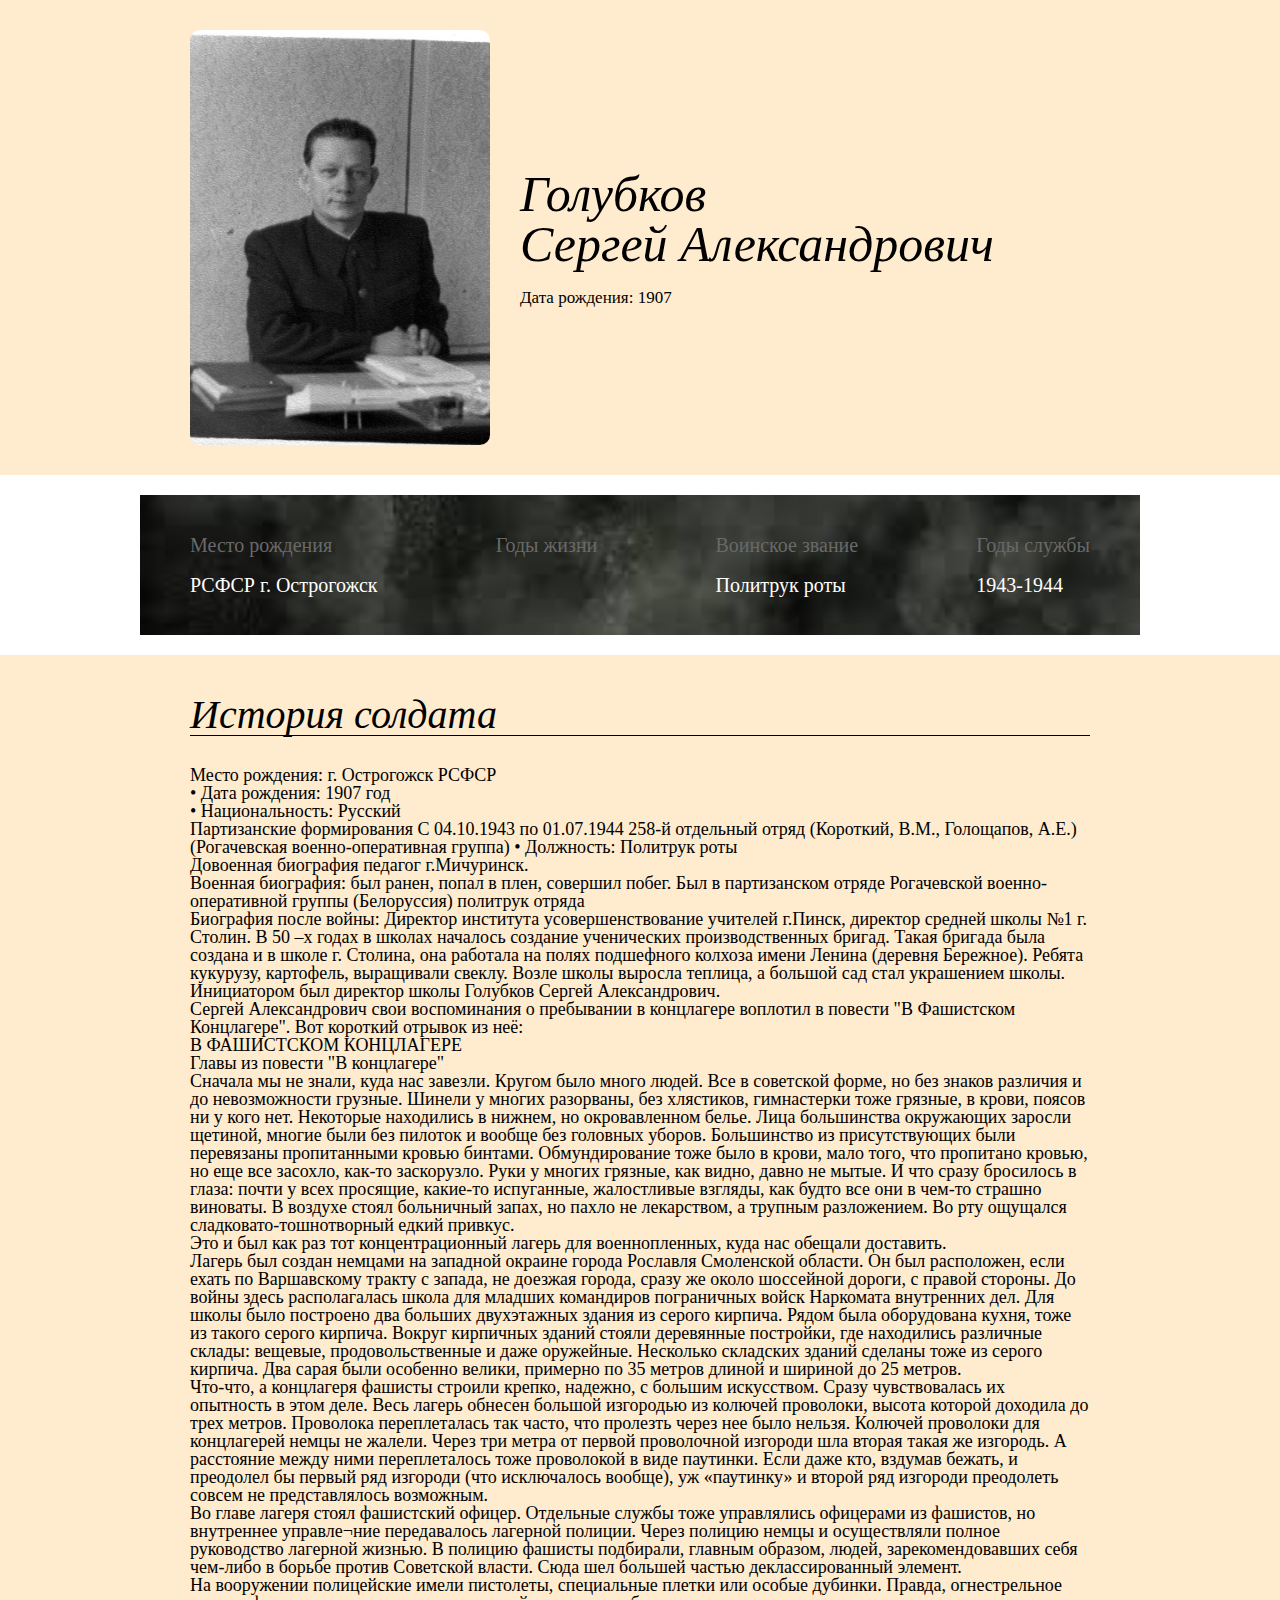
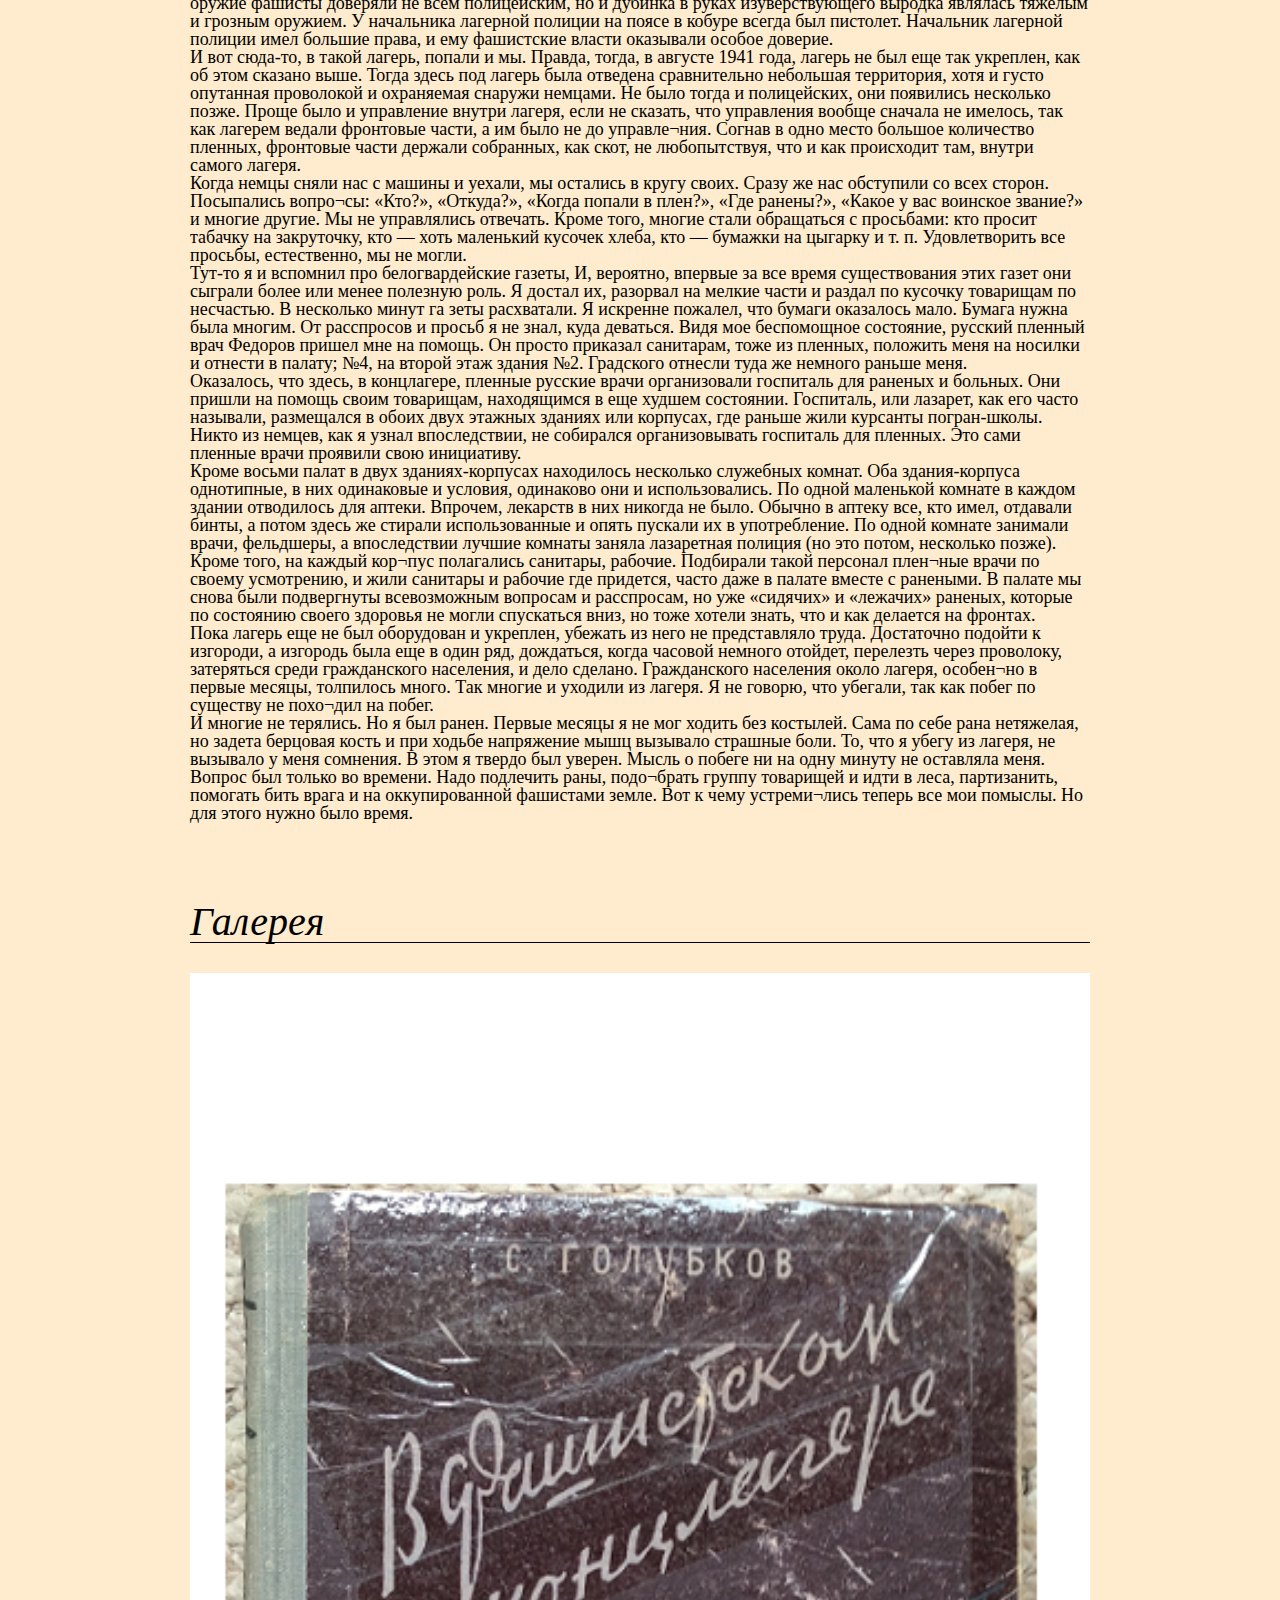
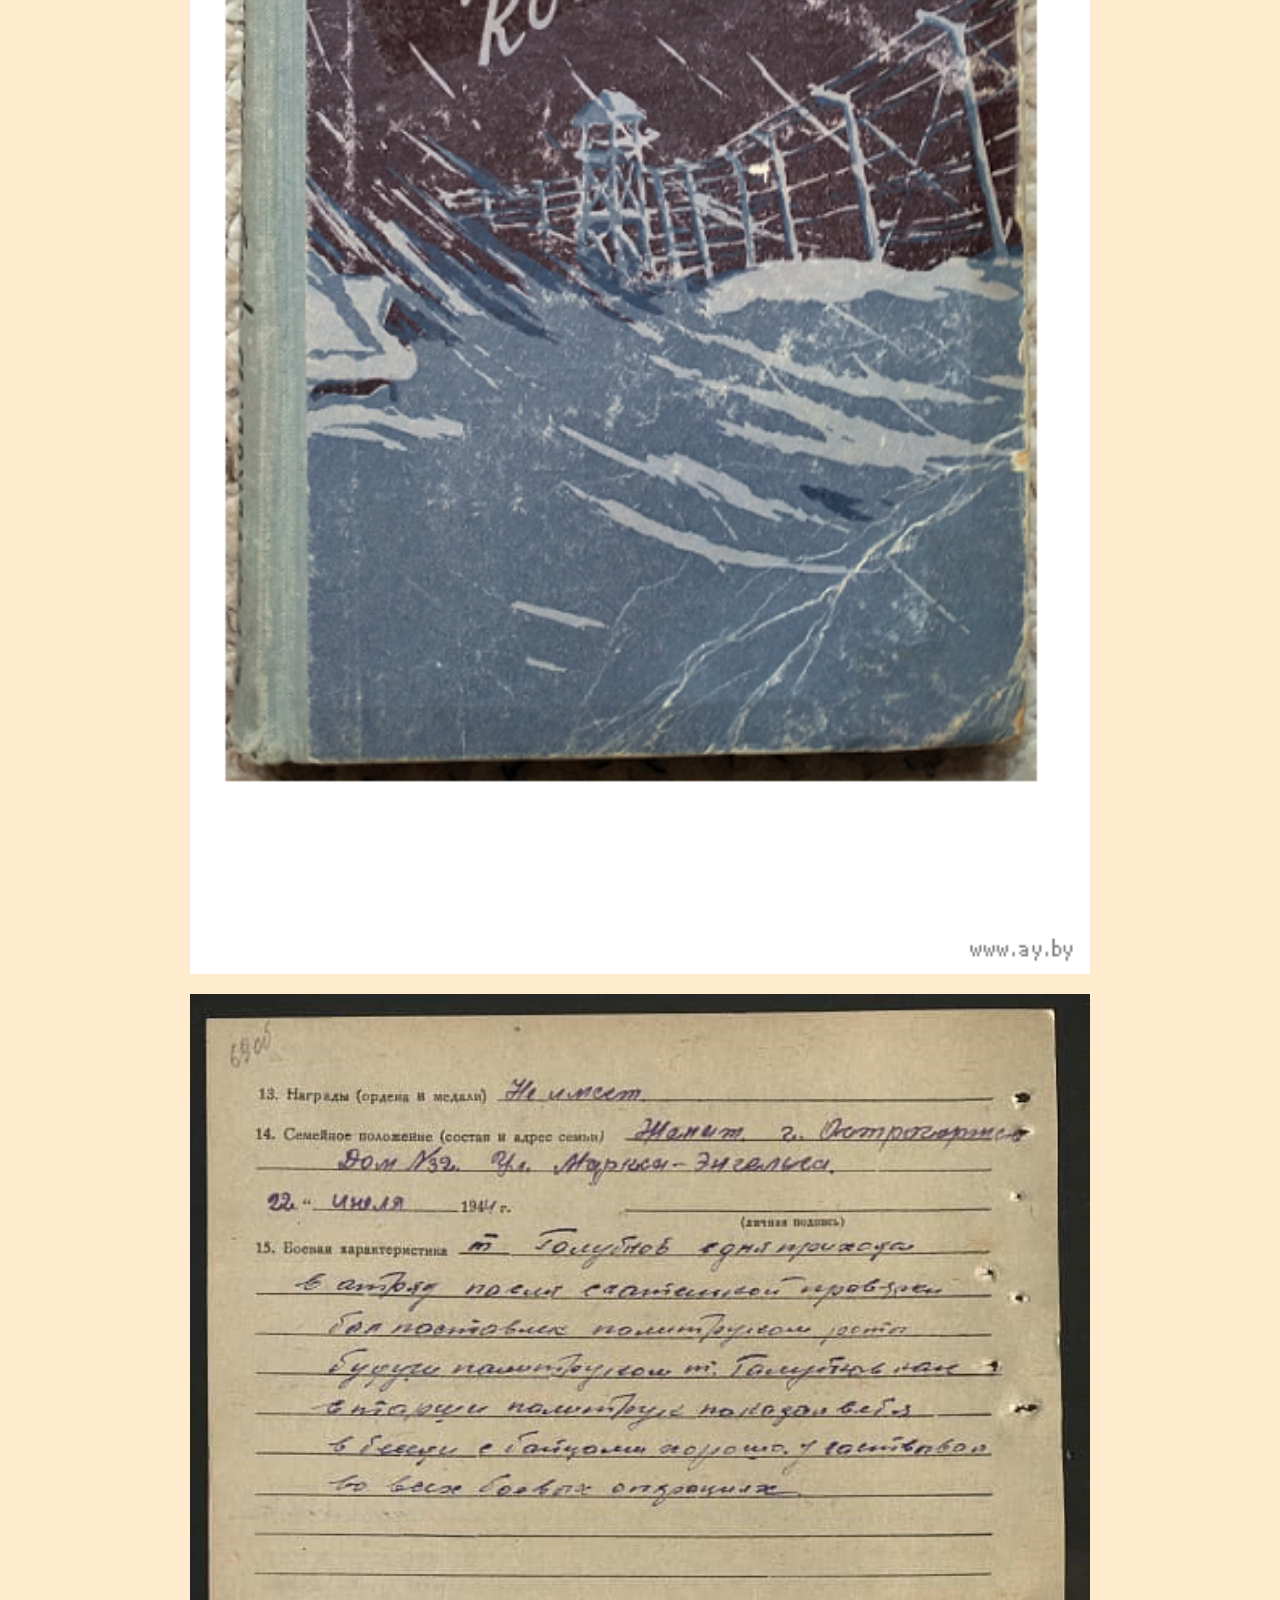
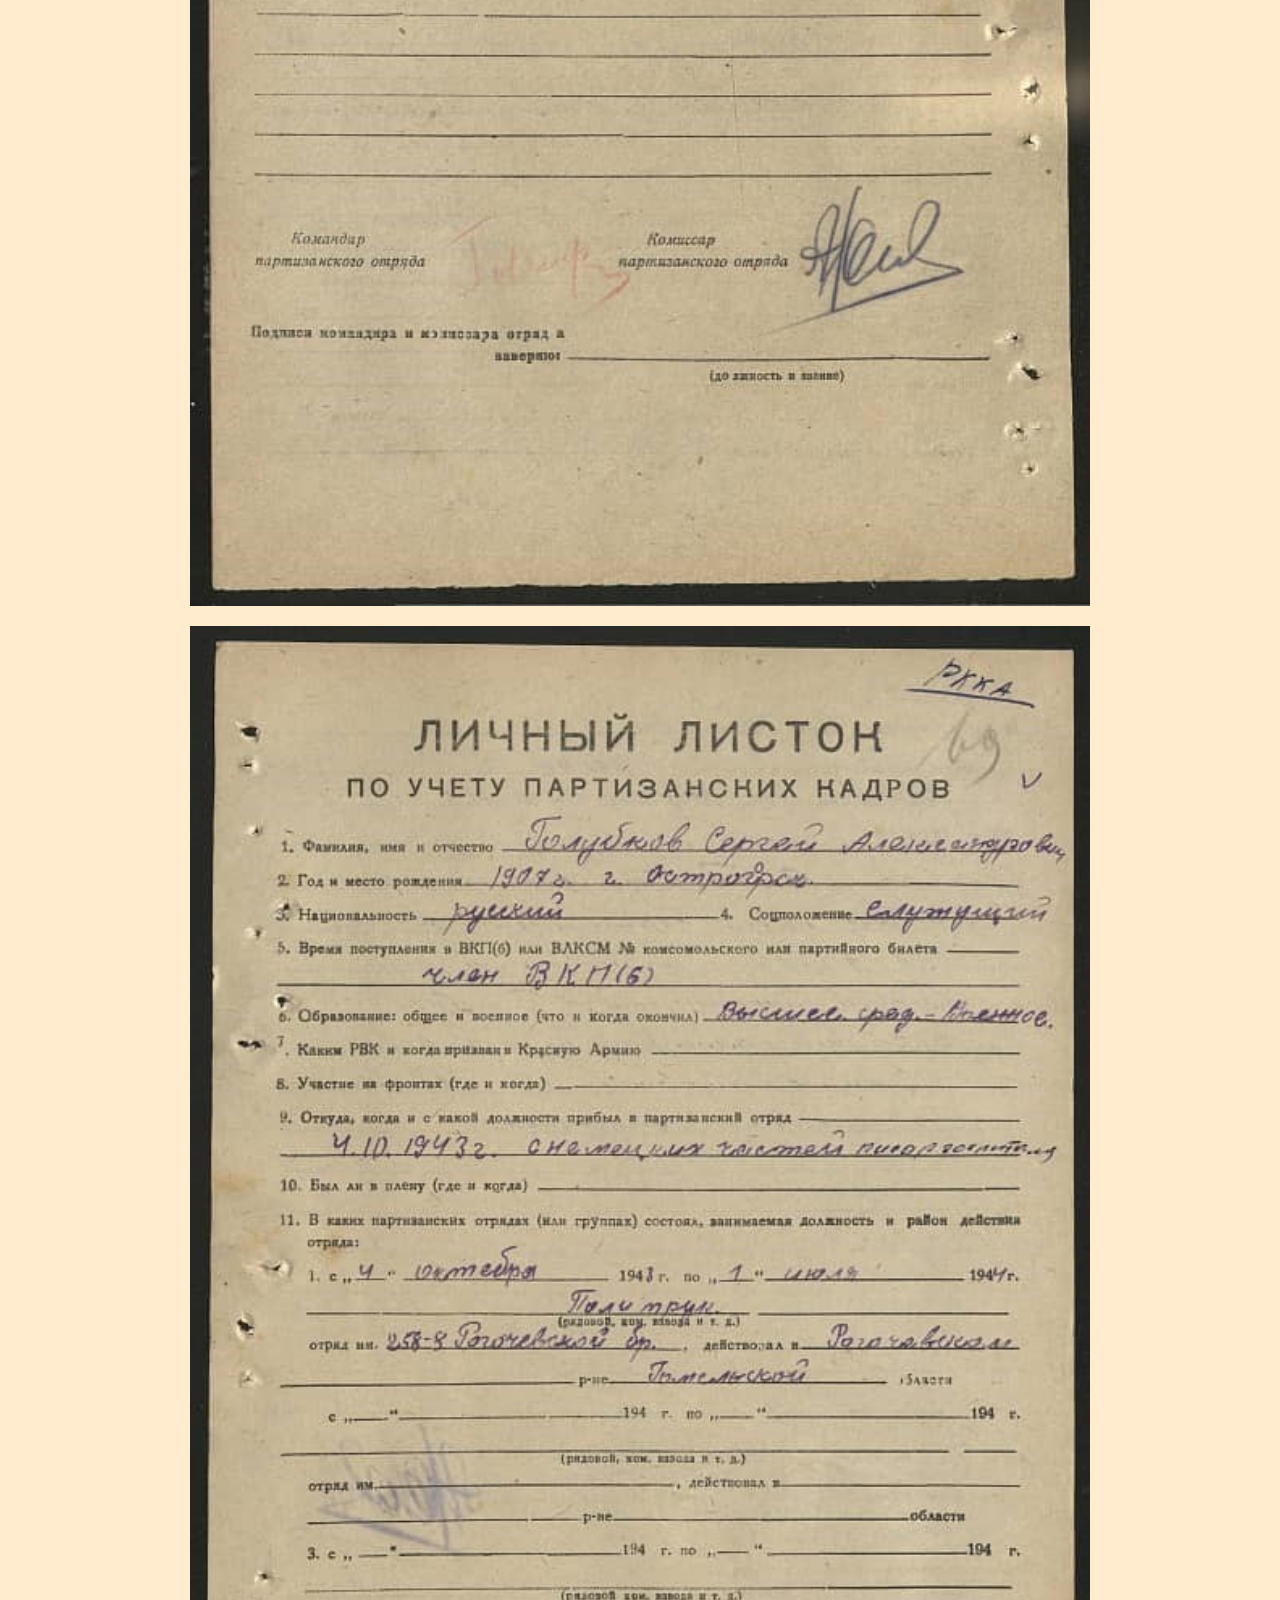
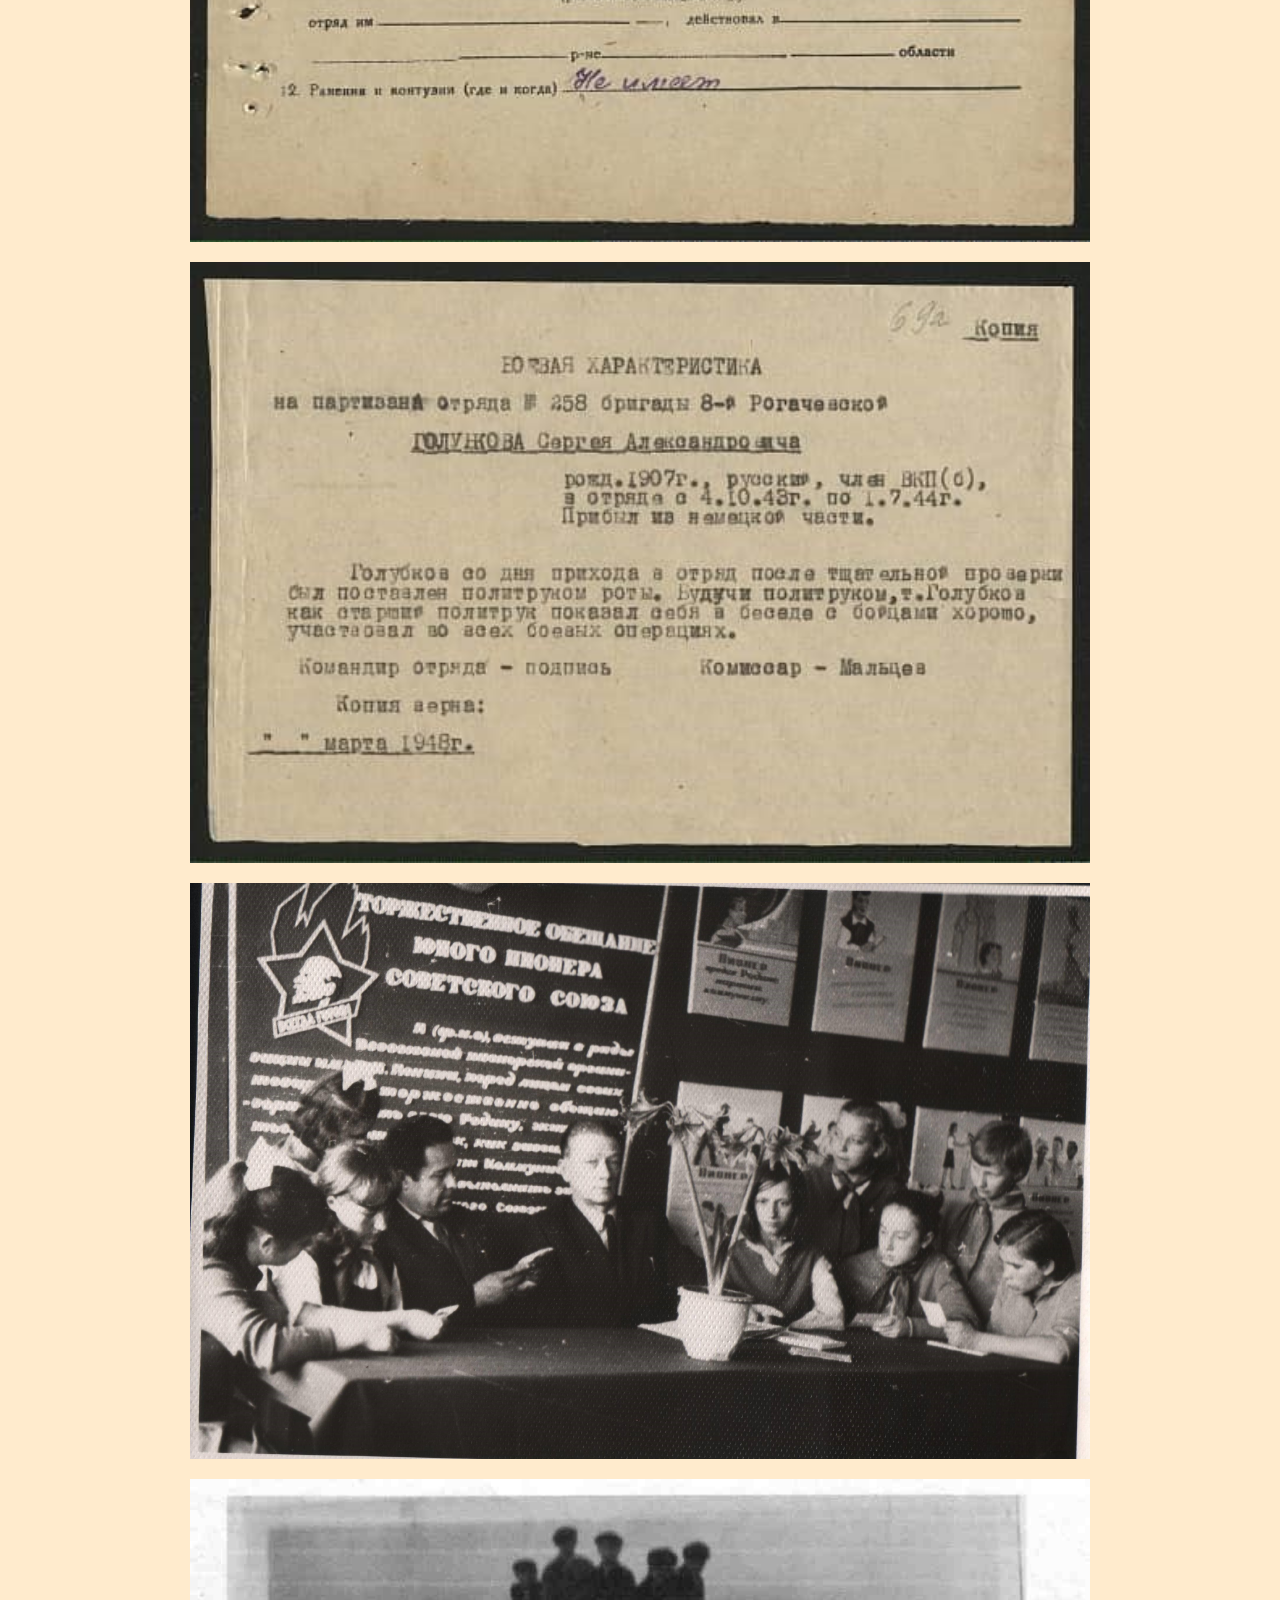
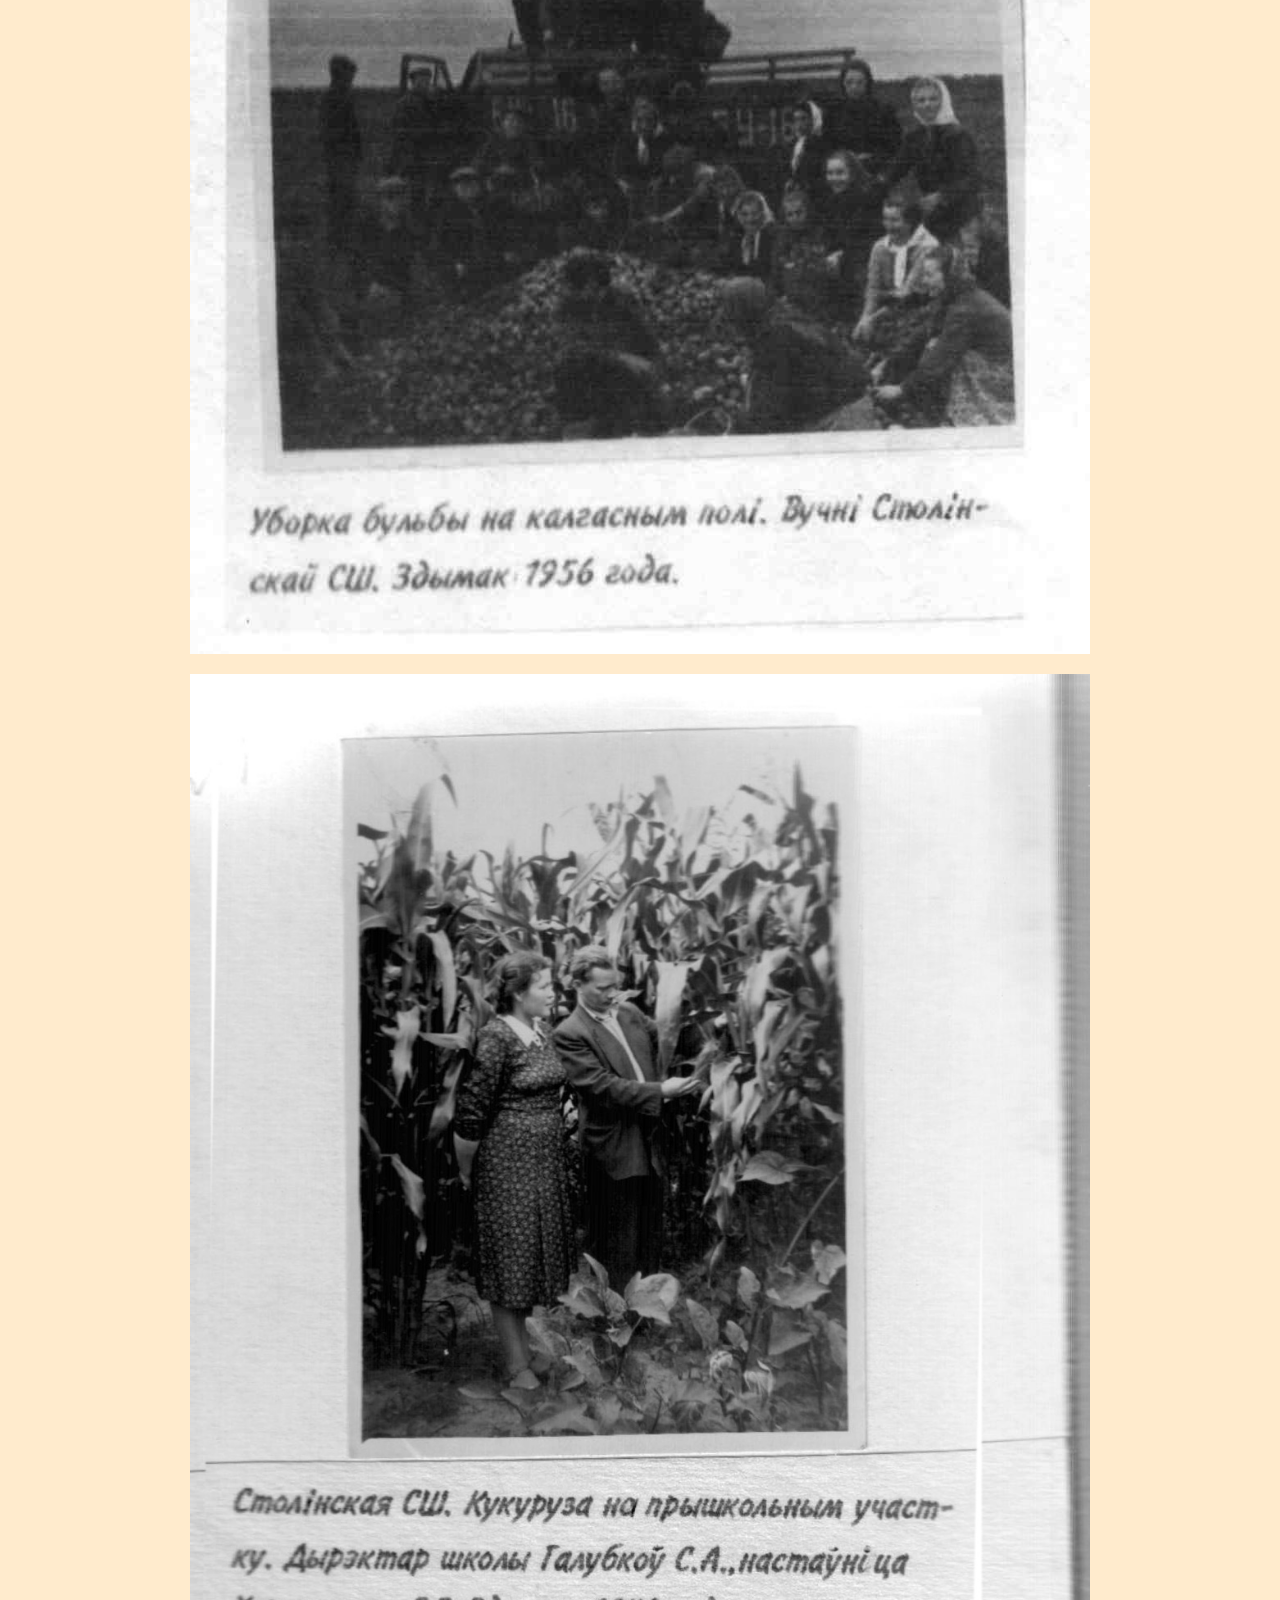
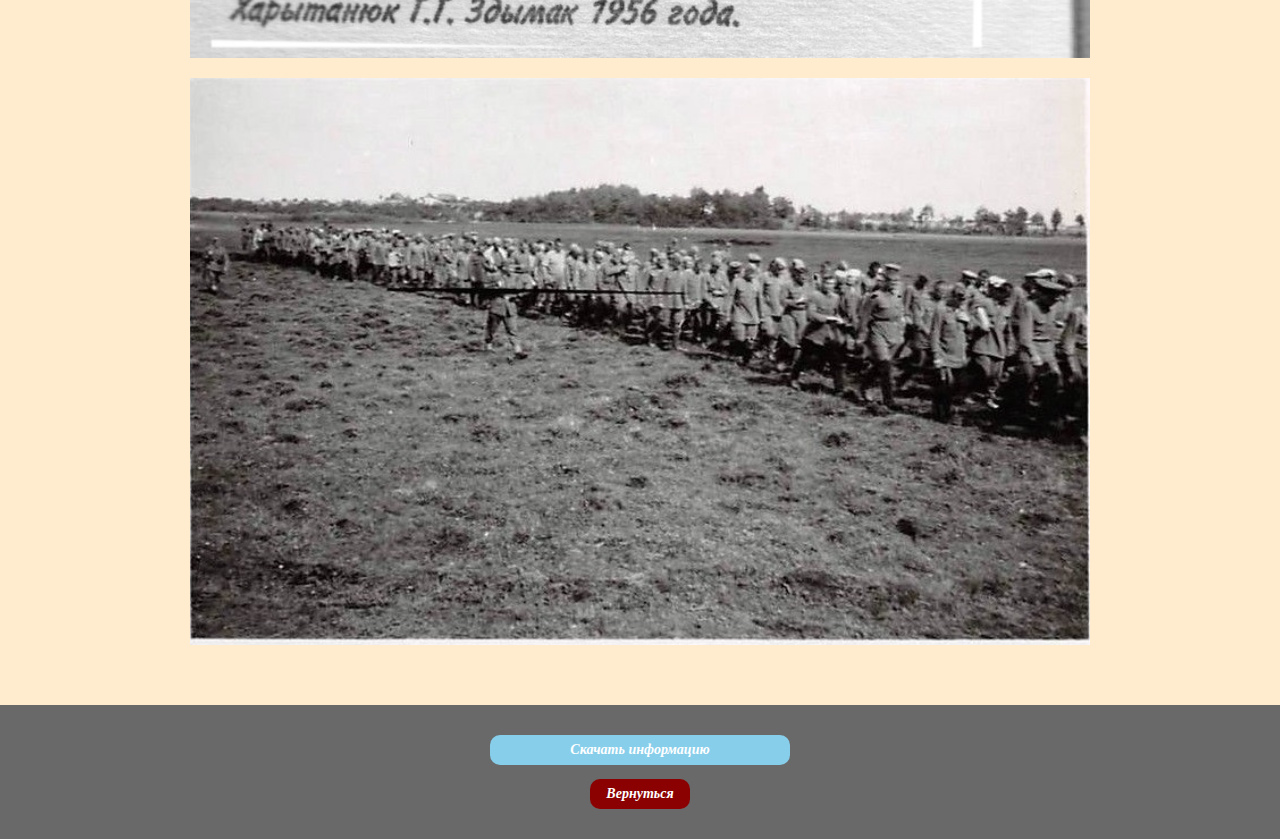
==== Голубков/голубков.html @ 965a142a "Add files via upload" ====
<!DOCTYPE html>
<html>
<head>
	<meta charset="utf-8">
	<title>Голубков Сергей Александрович</title>
	<meta name="viewport" content="width=device-width">
	<link rel="stylesheet" href="css/style.css">
	<link rel="shortcut icon" href="../img/звезда.png">
</head>
<body>
	<header class="main">
		<div class="container">
			<div class="main__row">
				<div class="main__img"><img src="img/Голубков.jpg" alt=""></div>
				<div class="main__info">
					<div class="main__name">Голубков<br> Сергей Александрович</div>
					<div class="main__data">Дата рождения: 1907</div>
				</div>
			</div>
		</div>
	</header>
	<div class="info">
		<div class="container1">
			<div class="info__card">
				<div class="info__block">
					<div class="info__title">Место рождения</div>
					<div class="info__subtitle">РСФСР г. Острогожск</div>
				</div>
				<div class="info__block">
					<div class="info__title">Годы жизни</div>
					<div class="info__subtitle"></div>
				</div>
				<div class="info__block">
					<div class="info__title">Воинское звание</div>
					<div class="info__subtitle">Политрук роты</div>
				</div>
				<div class="info__block">
					<div class="info__title">Годы службы</div>
					<div class="info__subtitle">1943-1944</div>
				</div>
			</div>
		</div>
	</div>
	<div class="history">
		<div class="container">
			<div class="history__title">История солдата</div>
			<p class="history__text">
				Место рождения: г. Острогожск РСФСР<br>
				•	Дата рождения: 1907 год<br>
				•	Национальность: Русский<br>
				Партизанские формирования
				С 04.10.1943 по 01.07.1944
				258-й отдельный отряд (Короткий, В.М., Голощапов, А.Е.) (Рогачевская военно-оперативная группа)
				•	Должность: Политрук роты<br>
				Довоенная биография педагог г.Мичуринск.<br>
				 Военная биография: был ранен, попал в плен, совершил побег. Был в партизанском отряде Рогачевской военно-оперативной группы (Белоруссия) политрук отряда <br>
				Биография после войны:  Директор института усовершенствование учителей г.Пинск, директор средней школы №1 г. Столин. В 50 –х годах в школах началось создание ученических производственных бригад. Такая бригада была создана и в школе г. Столина, она работала на полях подшефного колхоза имени Ленина (деревня Бережное). Ребята кукурузу, картофель, выращивали свеклу. Возле школы выросла теплица, а большой сад стал украшением  школы. Инициатором был директор школы Голубков Сергей Александрович.<br>


				Сергей Александрович свои воспоминания о пребывании в концлагере
				воплотил в повести "В Фашистском Концлагере". Вот короткий
				отрывок из неё:<br>

				В ФАШИСТСКОМ КОНЦЛАГЕРЕ<br>
				Главы из повести "В концлагере"<br>
			    Сначала мы не знали, куда нас завезли. Кругом было много людей. Все в советской форме, но без знаков различия и до невозможности грузные. Шинели у многих разорваны, без хлястиков, гимнастерки тоже грязные, в крови, поясов ни у кого нет. Некоторые находились в нижнем, но окровавленном белье. Лица большинства окружающих заросли щетиной, многие были без пилоток и вообще без головных уборов. Большинство из присутствующих были перевязаны пропитанными кровью бинтами. Обмундирование тоже было в крови, мало того, что пропитано кровью, но еще все засохло, как-то заскорузло. Руки у многих грязные, как видно, давно не мытые. И что сразу бросилось в глаза: почти у всех просящие, какие-то испуганные, жалостливые взгляды, как будто все они в чем-то страшно виноваты. В воздухе стоял больничный запах, но пахло не лекарством, а трупным разложением. Во рту ощущался сладковато-тошнотворный едкий привкус.<br>
				Это и был как раз тот концентрационный лагерь для военнопленных, куда нас обещали доставить.<br>
				Лагерь был создан немцами на западной окраине города Рославля Смоленской области. Он был расположен, если ехать по Варшавскому тракту с запада, не доезжая города, сразу же около шоссейной дороги, с правой стороны. До войны здесь располагалась школа для младших командиров пограничных войск Наркомата внутренних дел. Для школы было построено два больших двухэтажных здания из серого кирпича. Рядом была оборудована кухня, тоже из такого серого кирпича. Вокруг кирпичных зданий стояли деревянные постройки, где находились различные склады: вещевые, продовольственные и даже оружейные. Несколько складских зданий сделаны тоже из серого кирпича. Два сарая были особенно велики, примерно по 35 метров длиной и шириной до 25 метров.<br>
				Что-что, а концлагеря фашисты строили крепко, надежно, с большим искусством. Сразу чувствовалась их опытность в этом деле. Весь лагерь обнесен большой изгородью из колючей проволоки, высота которой доходила до трех метров. Проволока переплеталась так часто, что пролезть через нее было нельзя. Колючей проволоки для концлагерей немцы не жалели. Через три метра от первой проволочной изгороди шла вторая такая же изгородь. А расстояние между ними переплеталось тоже проволокой в виде паутинки. Если даже кто, вздумав бежать, и преодолел бы первый ряд изгороди (что исключалось вообще), уж «паутинку» и второй ряд изгороди преодолеть совсем не представлялось возможным.<br>
				Во главе лагеря стоял фашистский офицер. Отдельные службы тоже управлялись офицерами из фашистов, но внутреннее управле¬ние передавалось лагерной полиции. Через полицию немцы и осуществляли полное руководство лагерной жизнью. В полицию фашисты подбирали, главным образом, людей, зарекомендовавших себя чем-либо в борьбе против Советской власти. Сюда шел большей частью деклассированный элемент.<br>
				На вооружении полицейские имели пистолеты, специальные плетки или особые дубинки. Правда, огнестрельное оружие фашисты доверяли не всем полицейским, но и дубинка в руках изуверствующего выродка являлась тяжелым и грозным оружием. У начальника лагерной полиции на поясе в кобуре всегда был пистолет. Начальник лагерной полиции имел большие права, и ему фашистские власти оказывали особое доверие.<br>
				И вот сюда-то, в такой лагерь, попали и мы. Правда, тогда, в августе 1941 года, лагерь не был еще так укреплен, как об этом сказано выше. Тогда здесь под лагерь была отведена сравнительно небольшая территория, хотя и густо опутанная проволокой и охраняемая снаружи немцами. Не было тогда и полицейских, они появились несколько позже. Проще было и управление внутри лагеря, если не сказать, что управления вообще сначала не имелось, так как лагерем ведали фронтовые части, а им было не до управле¬ния. Согнав в одно место большое количество пленных, фронтовые части держали собранных, как скот, не любопытствуя, что и как происходит там, внутри самого лагеря.<br>
				Когда немцы сняли нас с машины и уехали, мы остались в кругу своих. Сразу же нас обступили со всех сторон. Посыпались вопро¬сы: «Кто?», «Откуда?», «Когда попали в плен?», «Где ранены?», «Какое у вас воинское звание?» и многие другие. Мы не управлялись отвечать. Кроме того, многие стали обращаться с просьбами: кто просит табачку на закруточку, кто — хоть маленький кусочек хлеба, кто — бумажки на цыгарку и т. п. Удовлетворить все просьбы, естественно, мы не могли.<br>
				Тут-то я и вспомнил про белогвардейские газеты, И, вероятно, впервые за все время существования этих газет они сыграли более или менее полезную роль. Я достал их, разорвал на мелкие части и раздал по кусочку товарищам по несчастью. В несколько минут га зеты расхватали. Я искренне пожалел, что бумаги оказалось мало.
				Бумага нужна была многим. От расспросов и просьб я не знал, куда деваться. Видя мое беспомощное состояние, русский пленный врач Федоров пришел мне на помощь. Он просто приказал санитарам, тоже из пленных, положить меня на носилки и отнести в палату; №4, на второй этаж здания №2. Градского отнесли туда же немного раньше меня.<br>
				Оказалось, что здесь, в концлагере, пленные русские врачи организовали госпиталь для раненых и больных. Они пришли на помощь своим товарищам, находящимся в еще худшем состоянии. Госпиталь, или лазарет, как его часто называли, размещался в обоих двух этажных зданиях или корпусах, где раньше жили курсанты погран-школы. Никто из немцев, как я узнал впоследствии, не собирался организовывать госпиталь для пленных. Это сами пленные врачи проявили свою инициативу.<br>
				Кроме восьми палат в двух зданиях-корпусах находилось несколько служебных комнат. Оба здания-корпуса однотипные, в них одинаковые и условия, одинаково они и использовались. По одной маленькой комнате в каждом здании отводилось для аптеки. Впрочем, лекарств в них никогда не было. Обычно в аптеку все, кто имел, отдавали бинты, а потом здесь же стирали использованные и опять пускали их в употребление. По одной комнате занимали врачи, фельдшеры, а впоследствии лучшие комнаты заняла лазаретная полиция (но это потом, несколько позже). Кроме того, на каждый кор¬пус полагались санитары, рабочие. Подбирали такой персонал плен¬ные врачи по своему усмотрению, и жили санитары и рабочие где придется, часто даже в палате вместе с ранеными.
				В палате мы снова были подвергнуты всевозможным вопросам и расспросам, но уже «сидячих» и «лежачих» раненых, которые по состоянию своего здоровья не могли спускаться вниз, но тоже хотели знать, что и как делается на фронтах.<br>
				Пока лагерь еще не был оборудован и укреплен, убежать из него не представляло труда. Достаточно подойти к изгороди, а изгородь была еще в один ряд, дождаться, когда часовой немного отойдет, перелезть через проволоку, затеряться среди гражданского населения, и дело сделано. Гражданского населения около лагеря, особен¬но в первые месяцы, толпилось много. Так многие и уходили из лагеря. Я не говорю, что убегали, так как побег по существу не похо¬дил на побег.<br>
				И многие не терялись. Но я был ранен. Первые месяцы я не мог ходить без костылей. Сама по себе рана нетяжелая, но задета берцовая кость и при ходьбе напряжение мышц вызывало страшные боли. То, что я убегу из лагеря, не вызывало у меня сомнения. В этом я твердо был уверен. Мысль о побеге ни на одну минуту не оставляла меня. Вопрос был только во времени. Надо подлечить раны, подо¬брать группу товарищей и идти в леса, партизанить, помогать бить врага и на оккупированной фашистами земле. Вот к чему устреми¬лись теперь все мои помыслы. Но для этого нужно было время.
			</p>
		</div>
	</div>	
	<div class="galery history">
		<div class="container">
			<div class="galery__title history__title">Галерея</div>
			<img src="img/1.jpg" alt="">
			<img src="img/2.jpg" alt="">
			<img src="img/3.jpg" alt="">
			<img src="img/4.jpg" alt="">
			<img src="img/5.jpg" alt="">
			<img src="img/6.jpg" alt="">
			<img src="img/7.jpg" alt="">
			<img src="img/8.jpg" alt="">
		</div>
	</div>	
	<footer class="footer">
		<div class="container">
			<a href="../info/Голубков.7z" class="footer__link footer__link_b" download=""><span>Скачать информацию</span></a><br>
			<a href="../index.html" class="footer__link"><span>Вернуться</span></a>
		</div>
	</footer>
</body>
</html>
---- Голубков/css/style.css ----
@charset "UTF-8";
/*Обнуление*/
* {
  padding: 0;
  margin: 0;
  border: 0; 
}
*, *:before, *:after {
  -moz-box-sizing: border-box;
  -webkit-box-sizing: border-box;
  box-sizing: border-box; 
}
:focus, :active {
  outline: none; 
}
a:focus, a:active {
  outline: none; 
}
nav, footer, header, aside {
  display: block; 
}
html, body {
  height: 100%;
  width: 100%;
  font-size: 100%;
  line-height: 1;
  font-size: 14px;
  -ms-text-size-adjust: 100%;
  -moz-text-size-adjust: 100%;
  -webkit-text-size-adjust: 100%; 
}
input, button, textarea {
  font-family: inherit; 
}
input::-ms-clear {
  display: none; 
}
button {
  cursor: pointer; 
}
button::-moz-focus-inner {
  padding: 0;
  border: 0; 
}
a, a:visited {
  text-decoration: none;
}
a:hover {
  text-decoration: none; 
}
ul li {
  list-style: none; 
}
img {
  vertical-align: top; 
}
h1, h2, h3, h4, h5, h6 {
  font-size: inherit;
  font-weight: 400; 
}

/*--------------------*/
.container {
  margin: 0 auto;
  max-width: 930px;
  padding: 0 15px;
}
.container1 {
  margin: 0 auto;
  max-width: 1030px;
  padding: 0 15px;
}

.main {
  padding: 30px 0;
  background: #FFEBCD;
}
.main__row {
  display: flex;
  align-items: center;
}
.main__img img {
  border-radius: 10px;
  width: 300px;
  margin: 0 30px 0 0;
}
.main__info {}
.main__name {
  font-size: 50px;
  font-style: italic;
  margin: 0 0 20px;
}
.main__data {
  font-size: 17px;
}

.info {
  padding: 20px 0;
}
.info__card {
  background: url('../img/загружено.jpg') center/ cover no-repeat;
  display: flex;
  padding: 40px 50px;
  justify-content: space-between;
  flex-wrap: wrap;
}
.info__block {}
.info__title {
  color: #696969;
  font-size: 20px;
  margin: 0 0 20px;
}
.info__subtitle {
  color: #fff;
  font-size: 20px;
}

.history {
  padding: 40px 0;
  background: #FFEBCD;
}
.history__title {
  font-size: 40px;
  font-style: italic;
}
.history__title:after {
  content: '';
  display: block;
  height: 1px;
  width: 100%;
  background: #000;
  margin: 0 0 30px;
}
.history__text {
  font-size: 18px;
}

.galery img {
  width: 100%;
  margin: 0 0 20px 0;
}

.footer {
  background: #696969;
}
.footer .container {
  padding: 30px 0;
  display: flex;
  justify-content: center;
  align-items: center;
  flex-direction: column;
}
.footer__link {
  background: #8B0000;
  width: 100px;
  height: 30px;
  display: block;
  border-radius: 10px;
  display: flex;
  justify-content: center;
  align-items: center;
}
.footer__link_b {
  background: skyblue;
  width: 300px;
  height: 30px;
}
.footer__link span {
  color: #fff;
  font-style: italic;
  font-weight: 700;
}

@media screen and (max-width: 992px) {
  .info__block {
    margin: 0 10px 20px 0;
  }
}
@media screen and (max-width: 768px) {
  .main__row {
    display: flex;
    flex-direction: column;
    text-align: center;
  }
  .main__img img {
    margin: 0;
  }
}
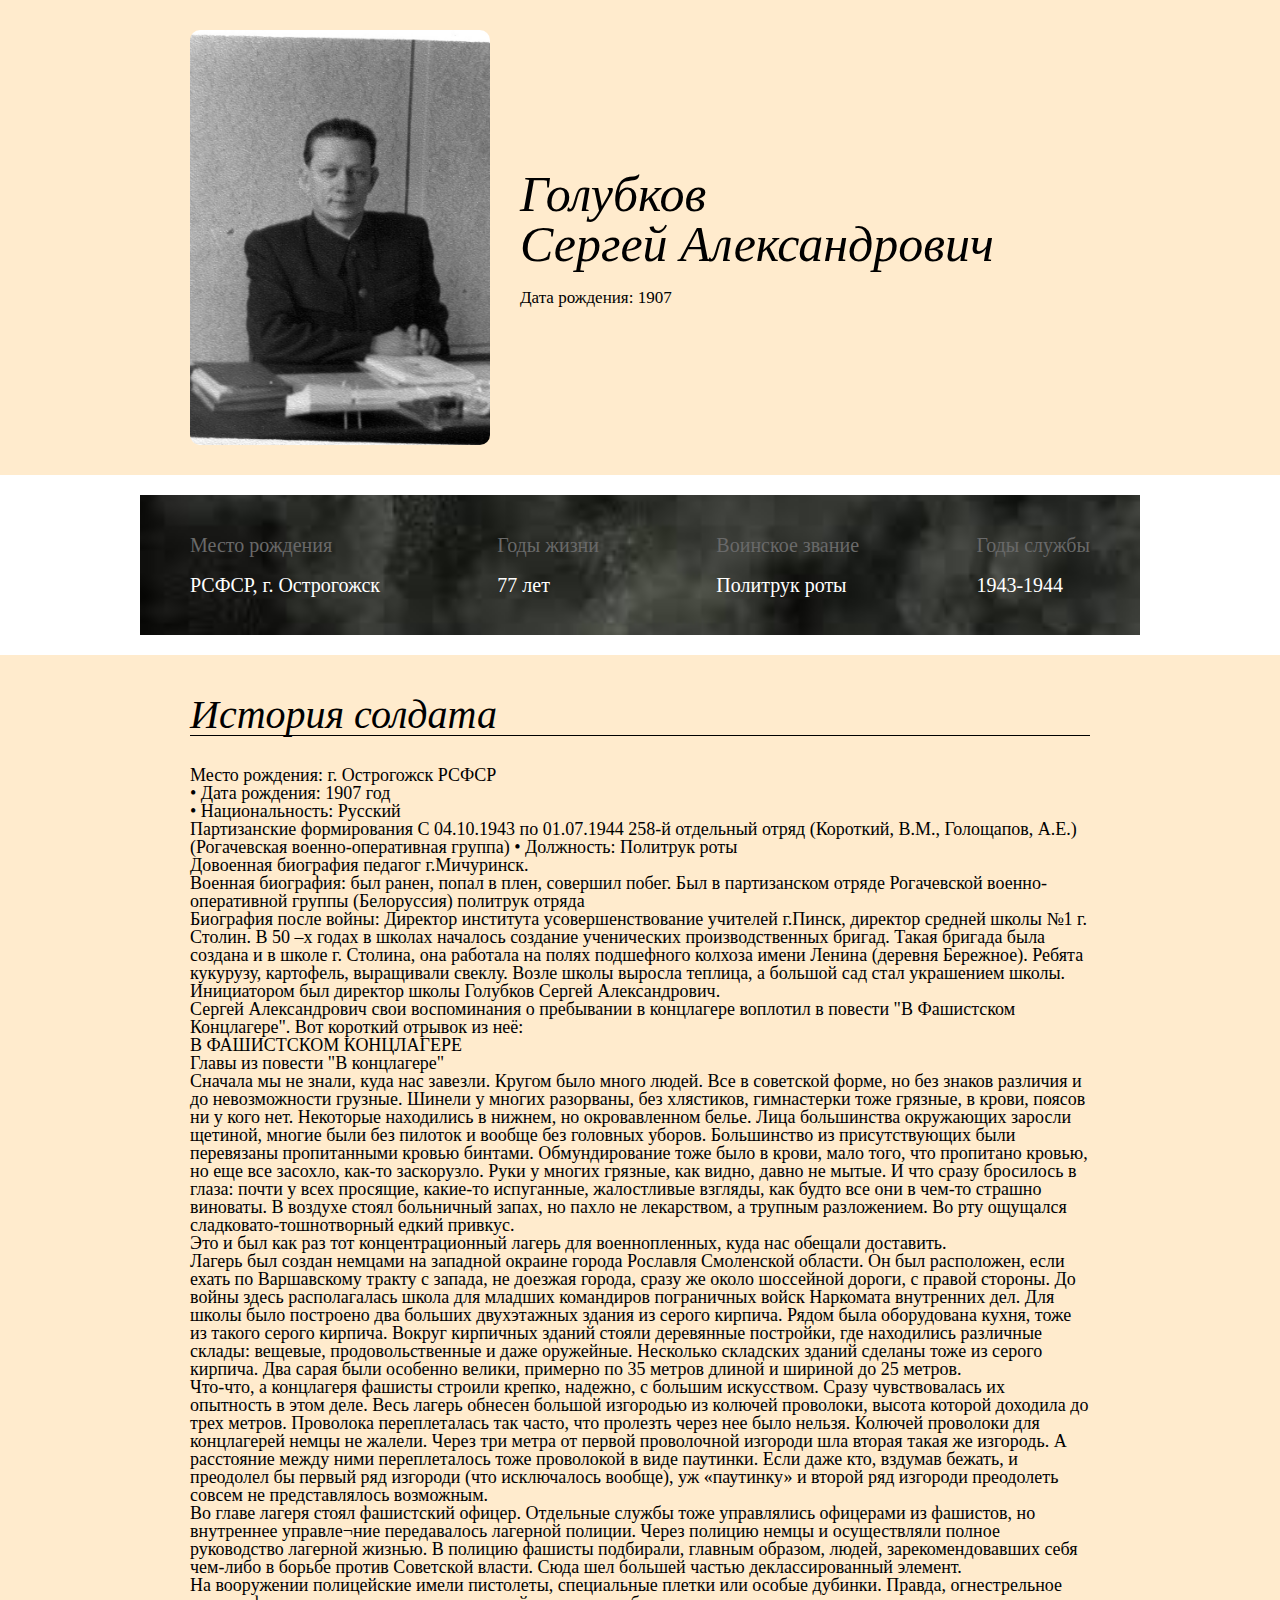
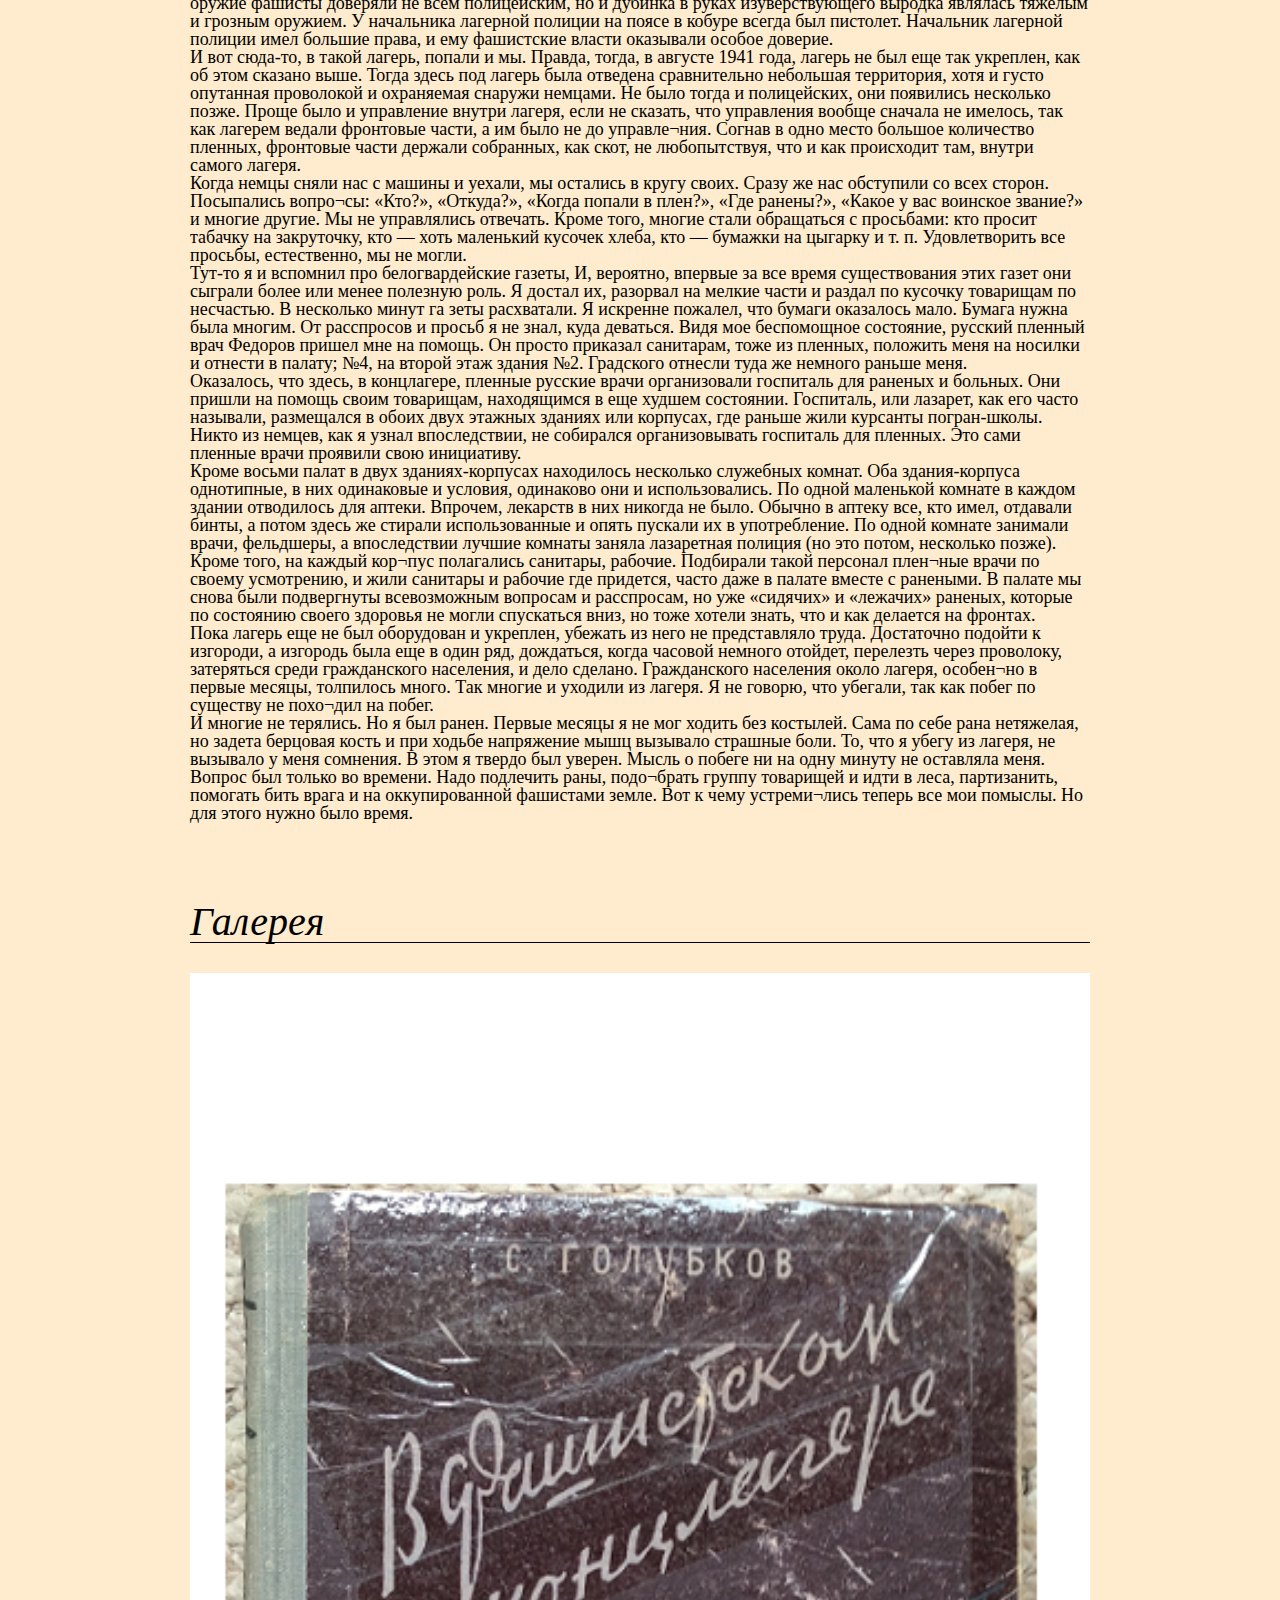
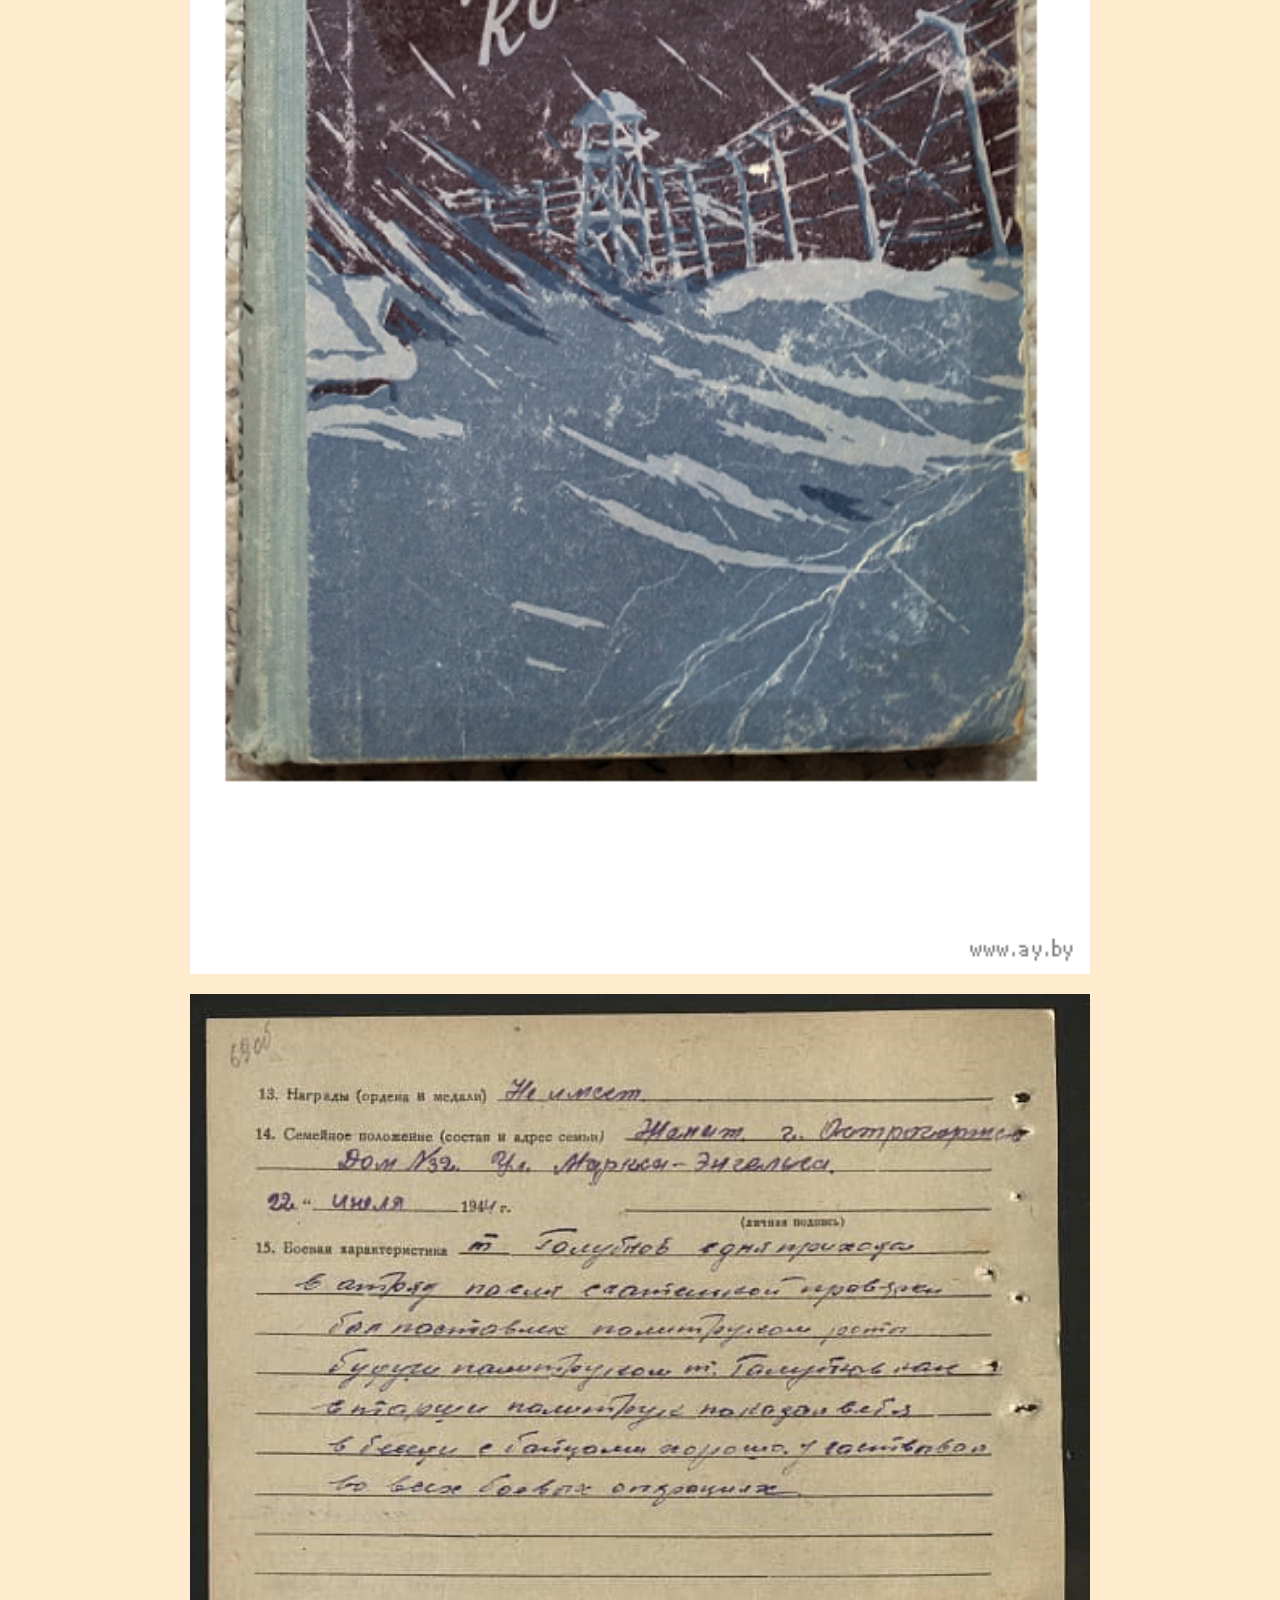
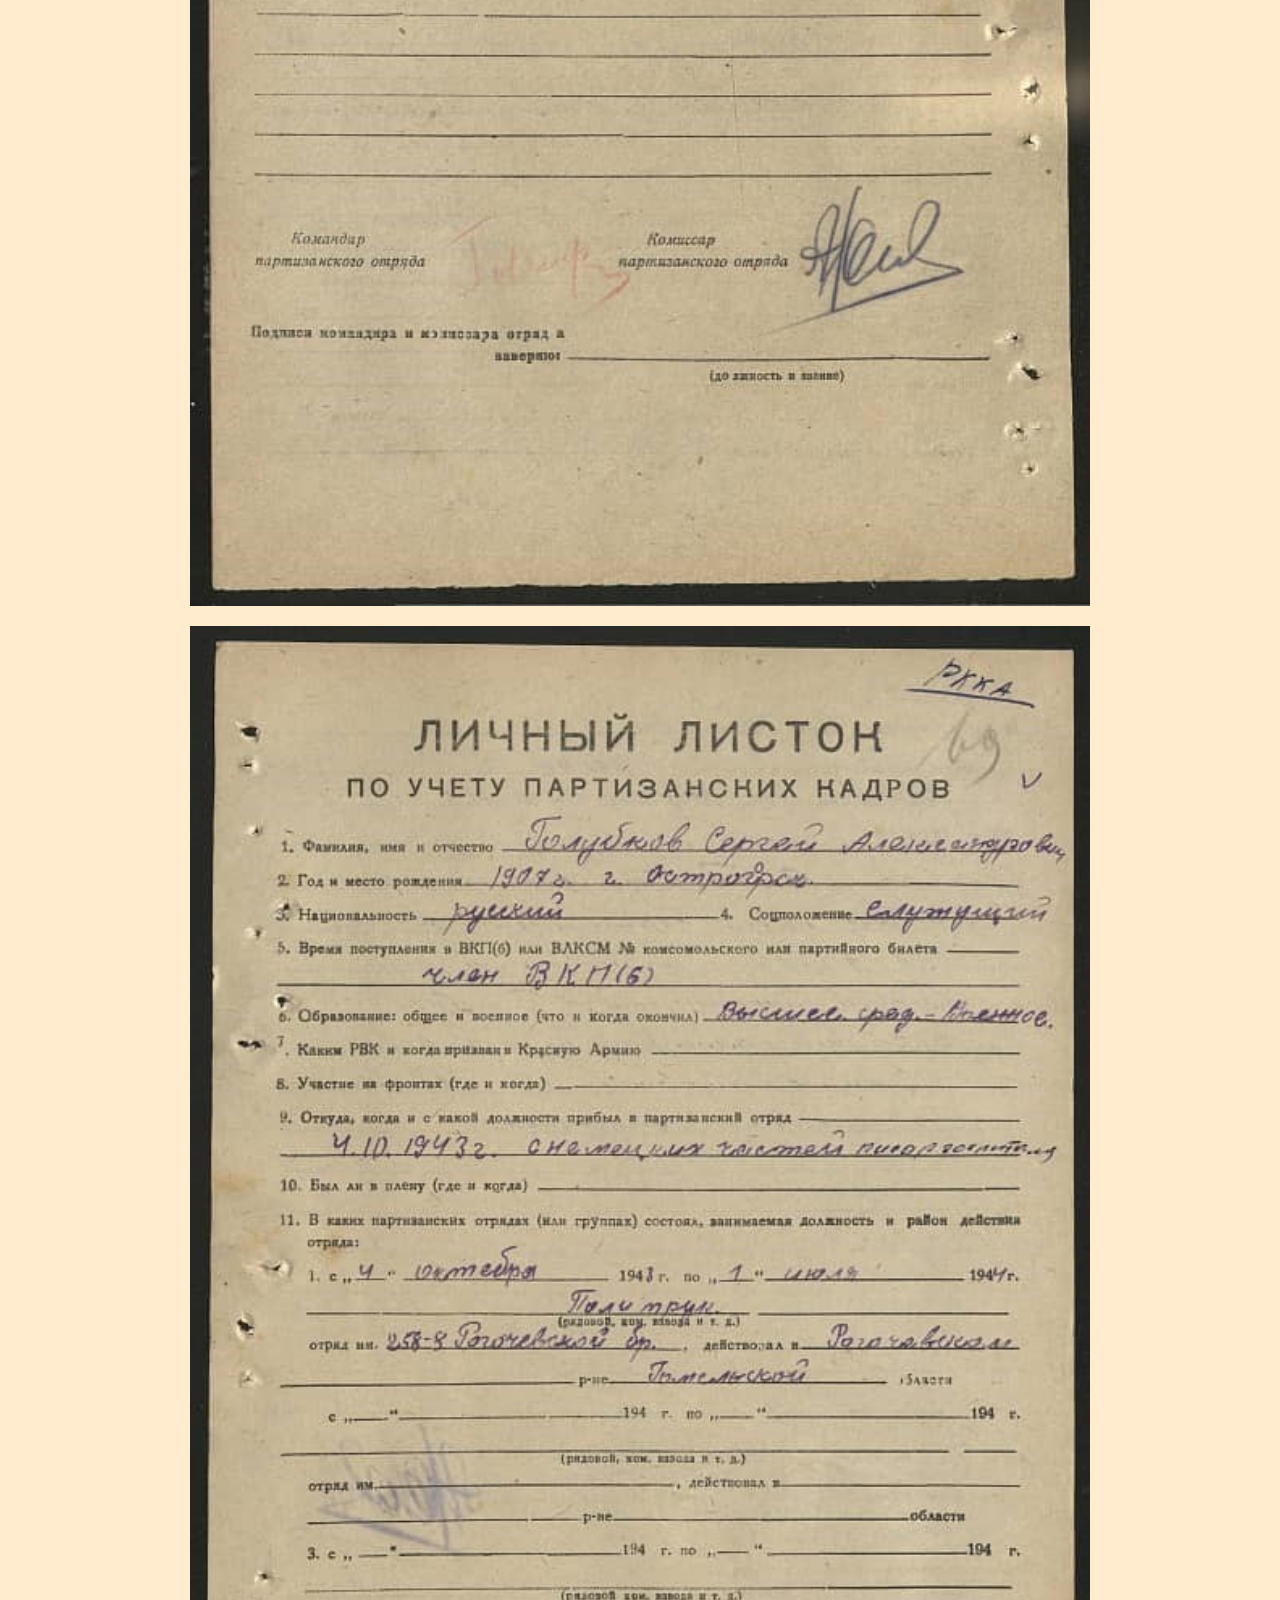
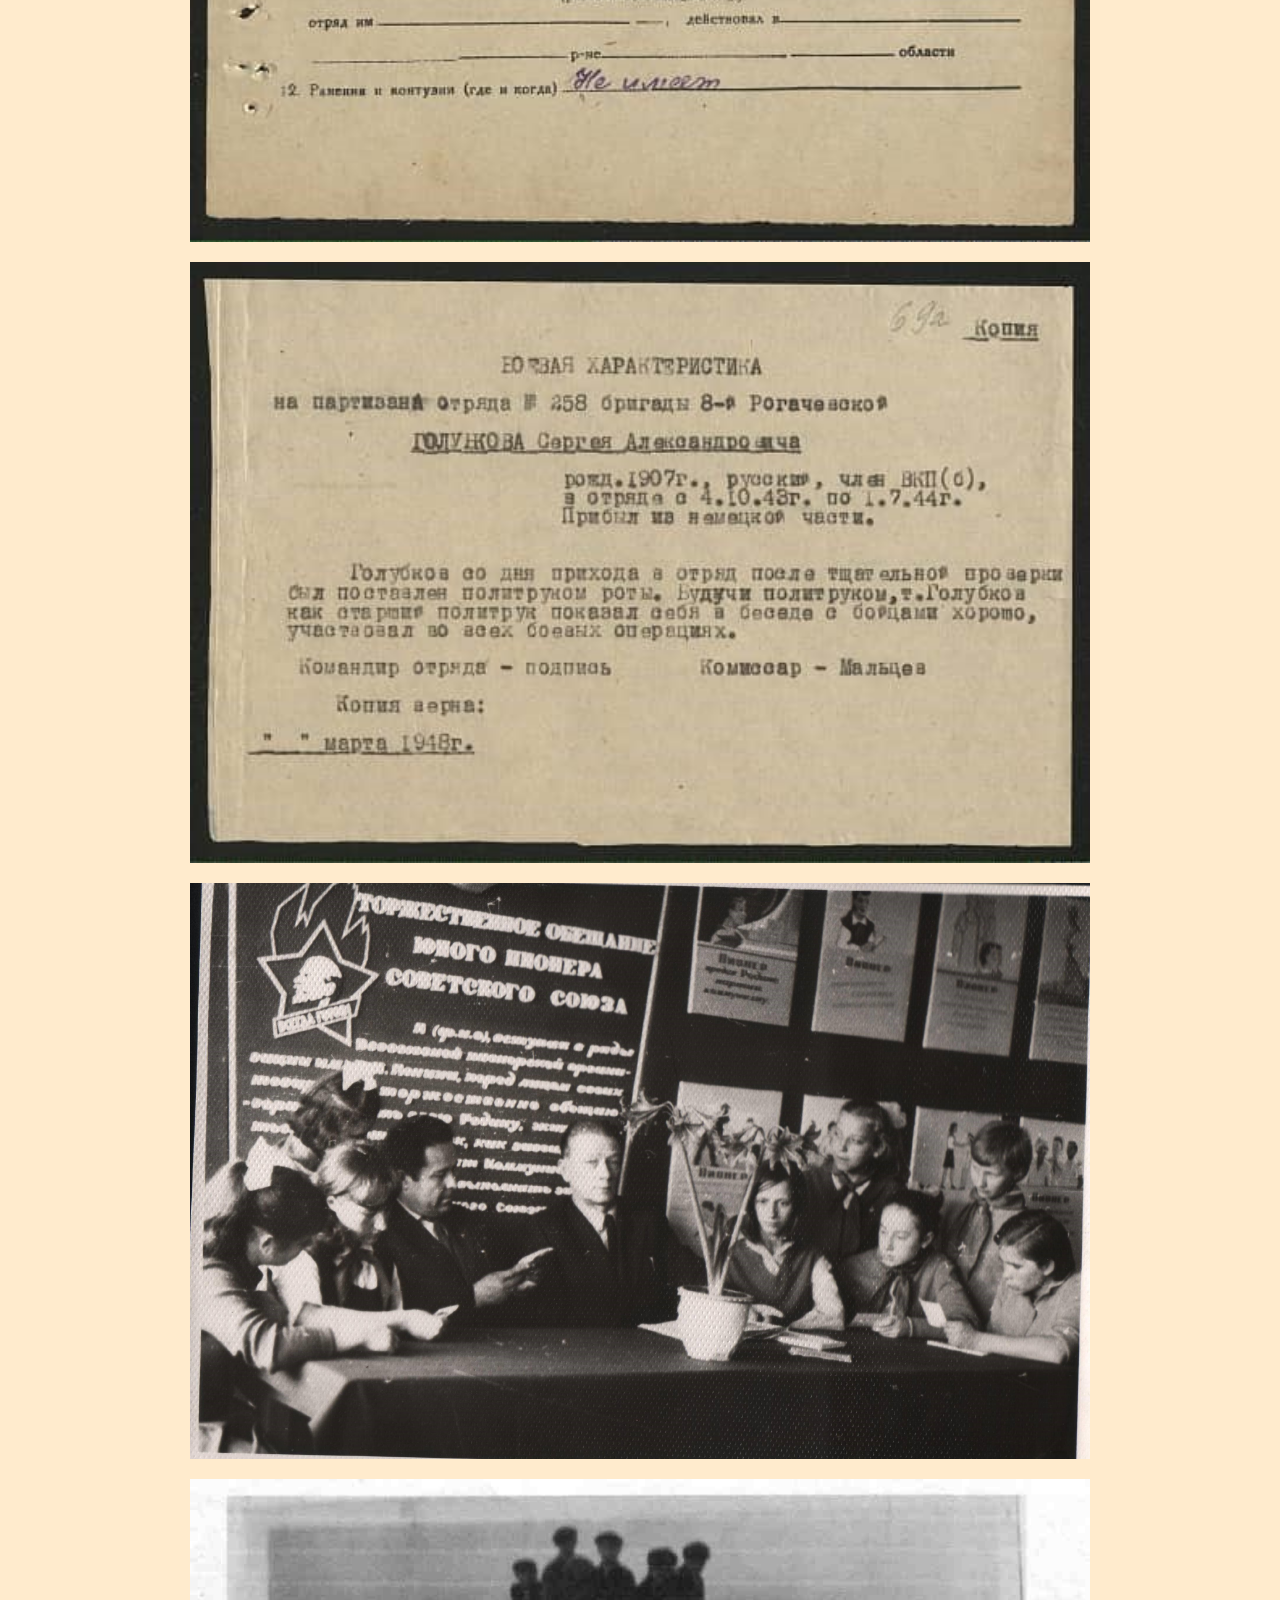
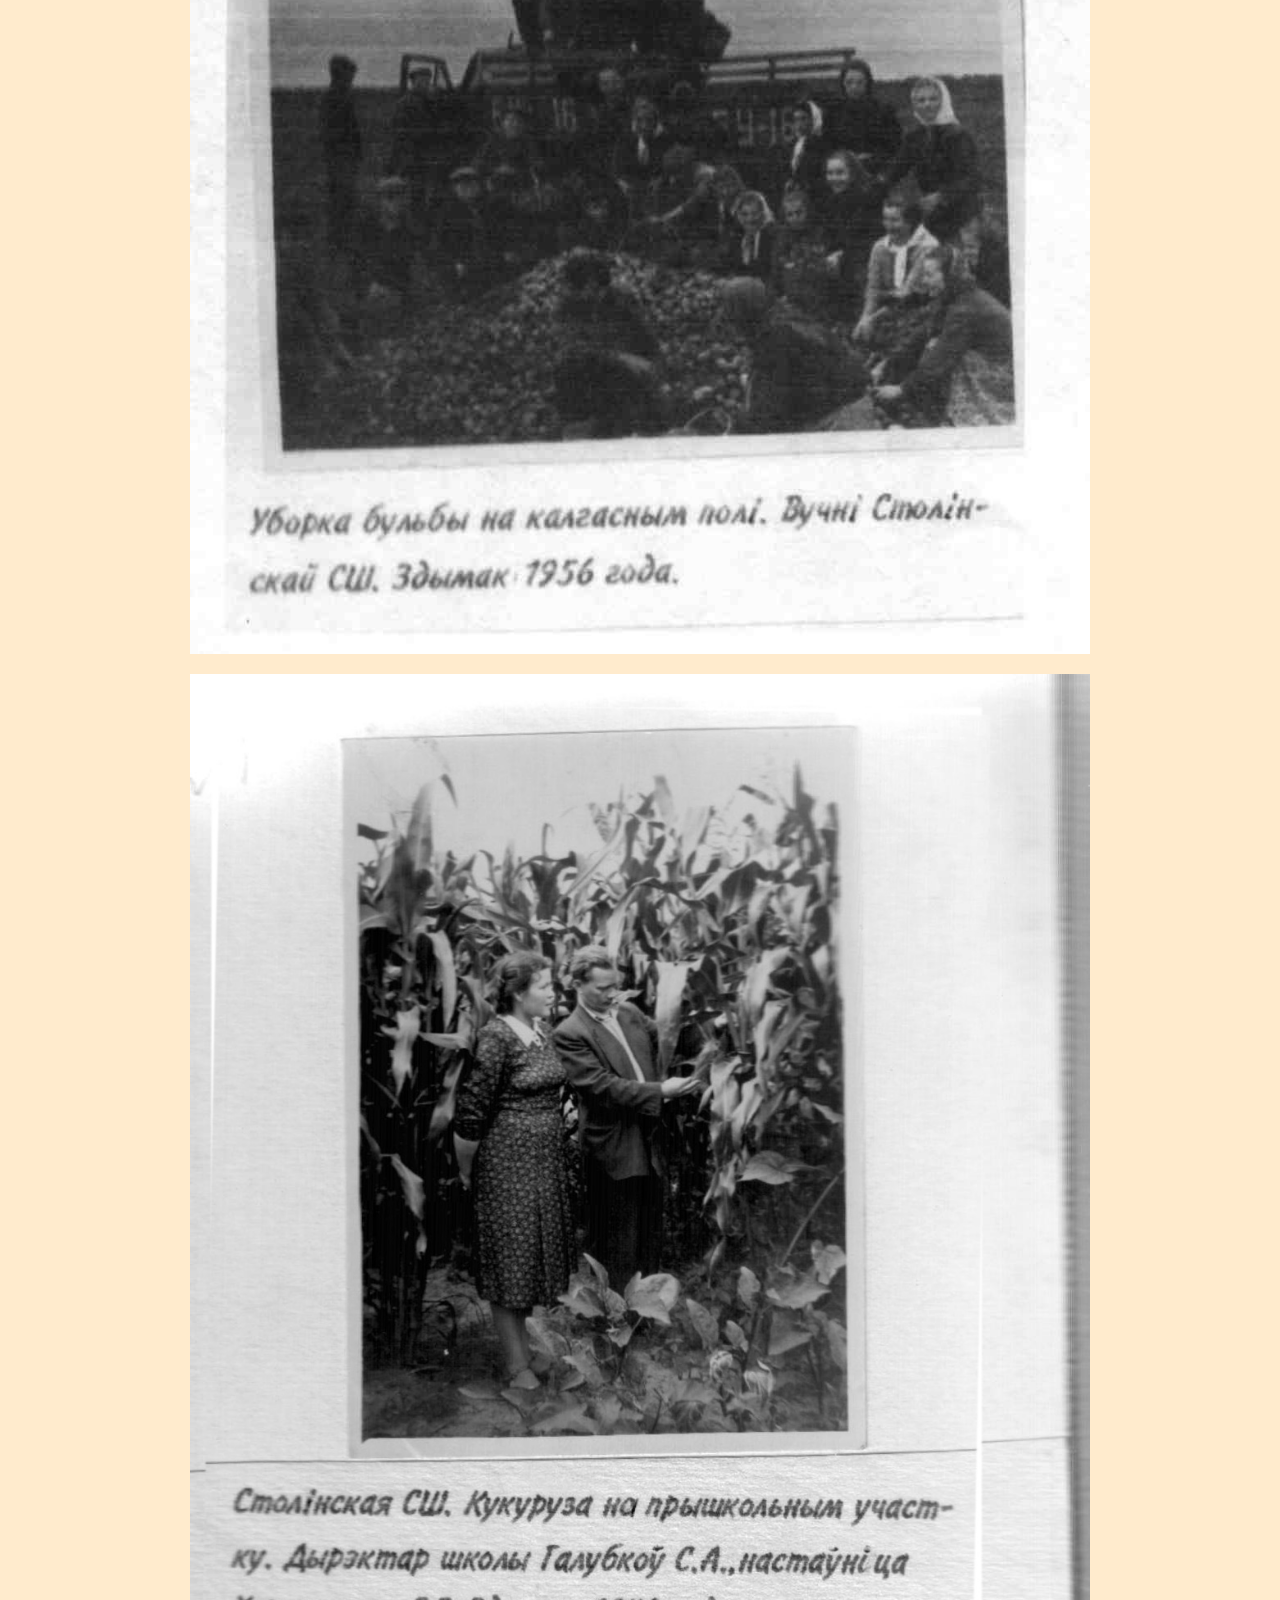
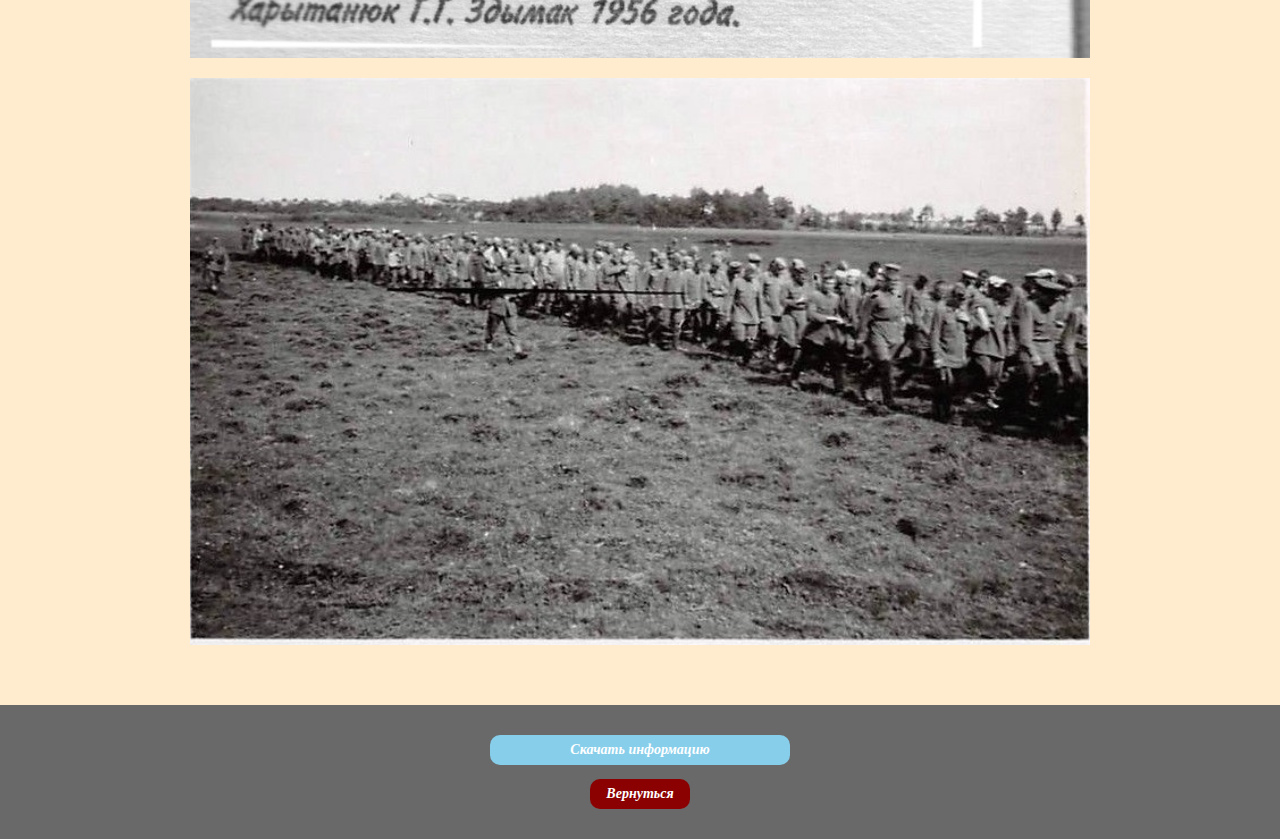
==== commit 032e14ec: "Update голубков.html" ====
--- a/Голубков/голубков.html
+++ b/Голубков/голубков.html
@@ -24,11 +24,11 @@
 			<div class="info__card">
 				<div class="info__block">
 					<div class="info__title">Место рождения</div>
-					<div class="info__subtitle">РСФСР г. Острогожск</div>
+					<div class="info__subtitle">РСФСР, г. Острогожск</div>
 				</div>
 				<div class="info__block">
 					<div class="info__title">Годы жизни</div>
-					<div class="info__subtitle"></div>
+					<div class="info__subtitle">77 лет</div>
 				</div>
 				<div class="info__block">
 					<div class="info__title">Воинское звание</div>
@@ -101,4 +101,4 @@
 		</div>
 	</footer>
 </body>
-</html>+</html>
